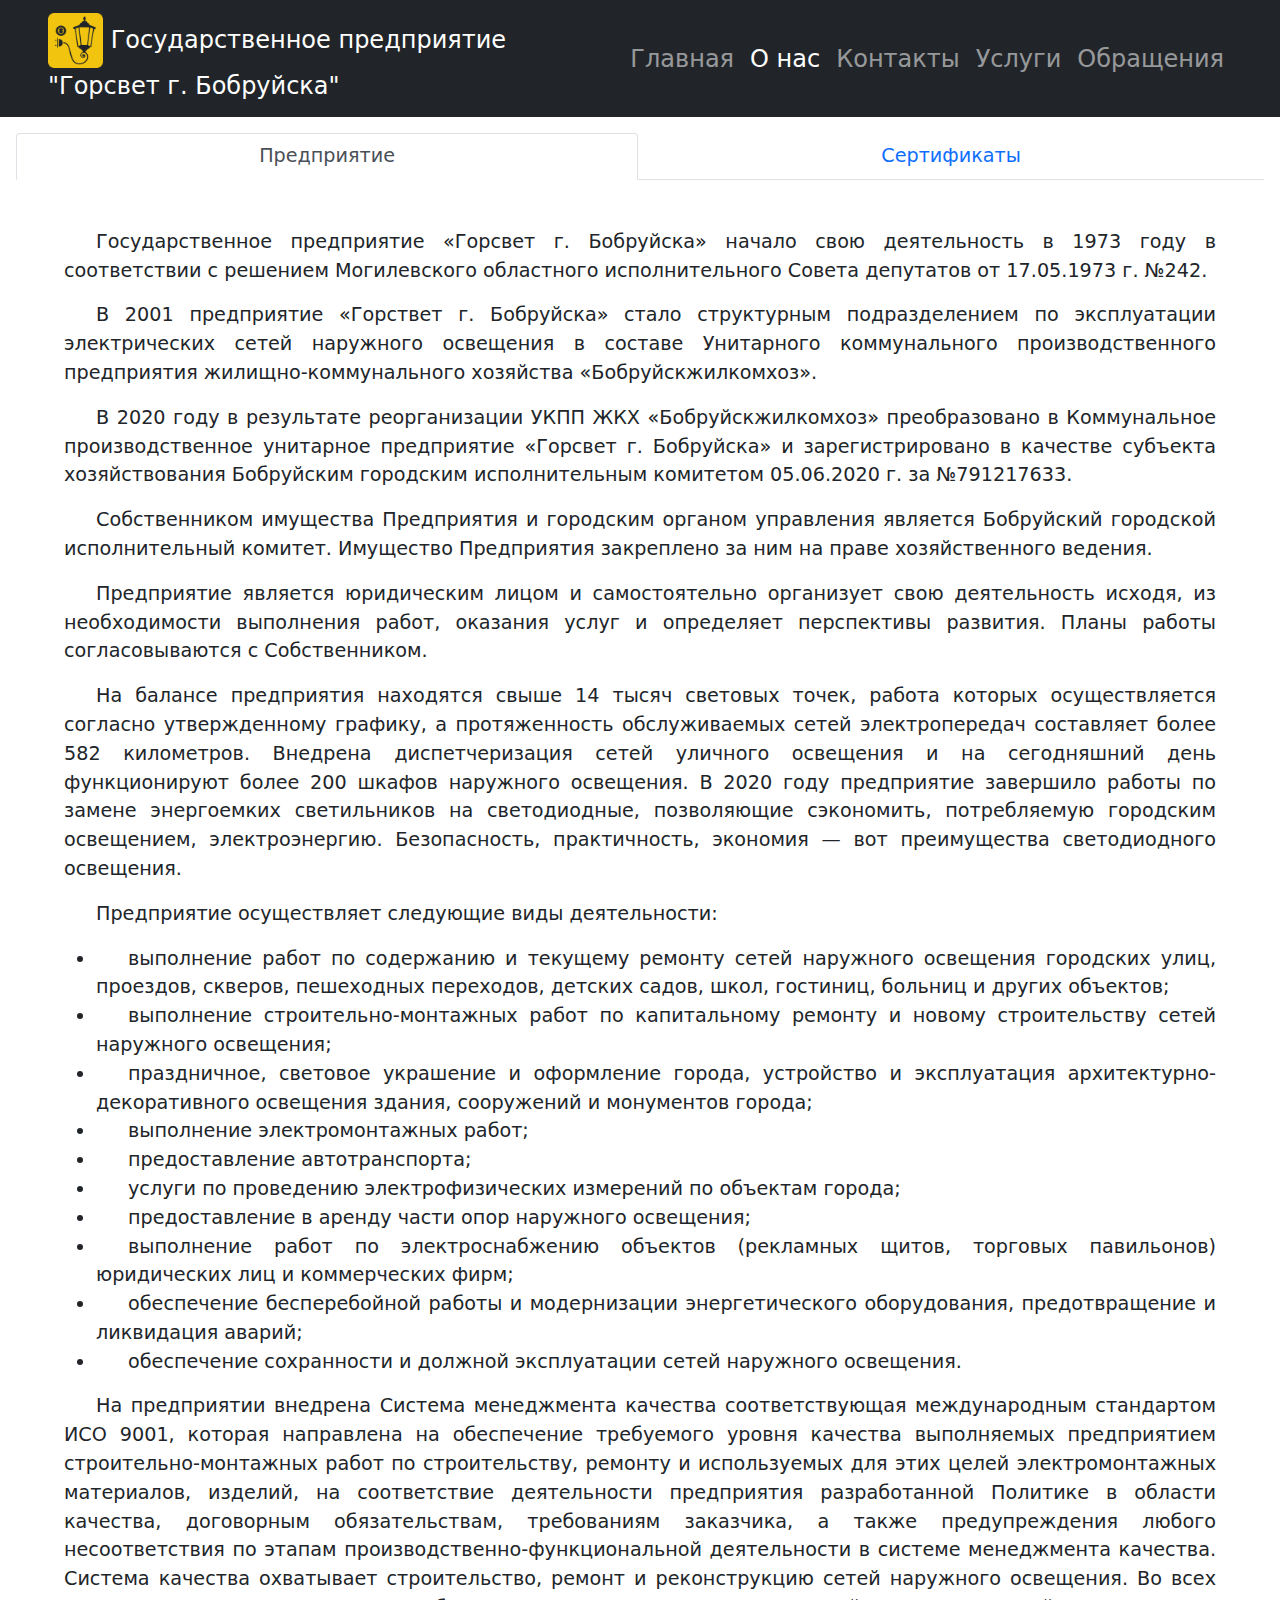
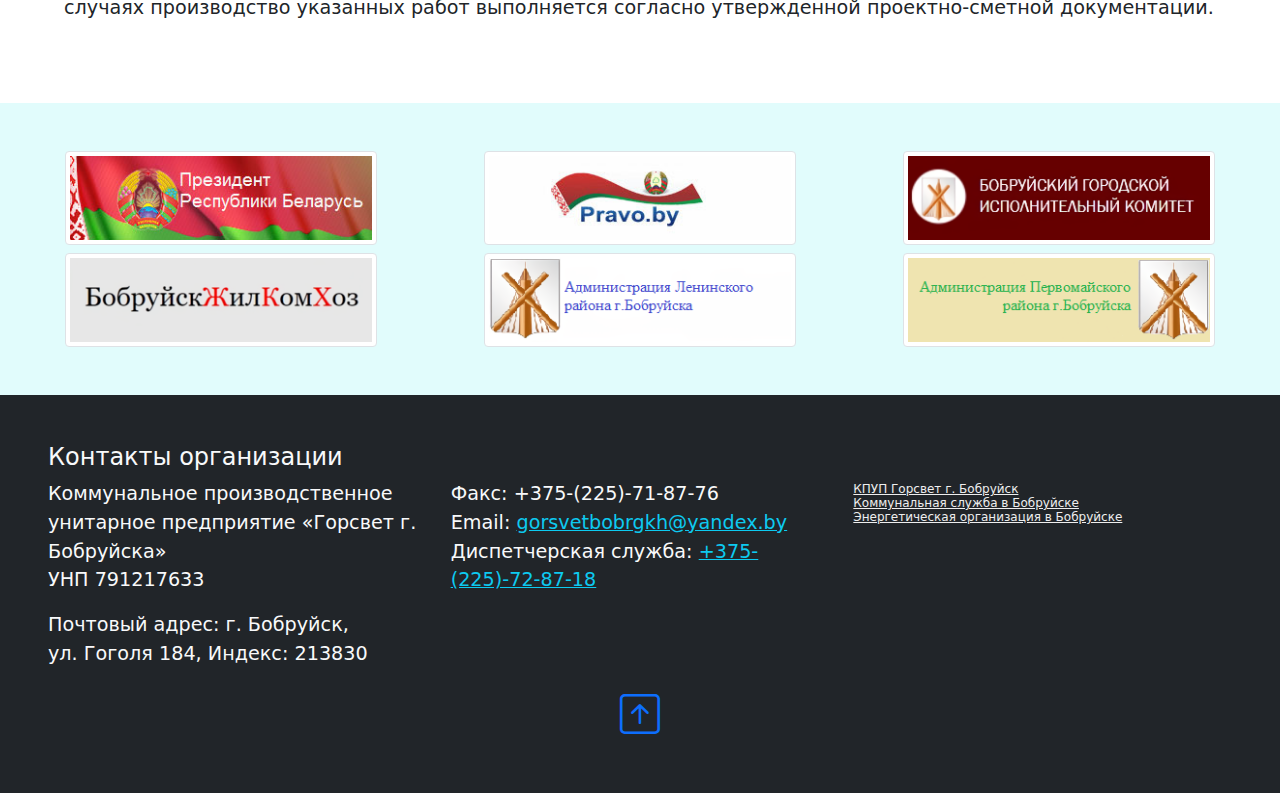
==== about.html @ 1baa7ddd "my first comit" ====
<!doctype html>
<html lang="ru">

<head>

    <title>О нас</title>
    <meta charset="utf-8">
    <meta name="viewport" content="width=device-width, initial-scale=1">
    <meta name="title" content="КПУП Горсвет г. Бобруйска">
    <meta name="description" content="Оказание услуг коммунальным произвоственным предприятием 'Горсвет г. Бобруйска'">
    <meta name="keywords" content="горсвет, бобруйск, электросети, электричество, освещение">
    <meta name="robots" content="index,follow">
    <meta name="docsearch:language" content="ru">

    <!-- CSS -->
    <link href="bootstrap/css/bootstrap.min.css" rel="stylesheet">
    <link rel="stylesheet" href="https://cdn.jsdelivr.net/npm/bootstrap-icons@1.5.0/font/bootstrap-icons.css">
    <link rel="stylesheet" href="css/main.css">
    <link rel="stylesheet" href="css/index.css">

    <!-- Favicons -->
    <link rel="icon" href="img/main/fav3.png">

</head>

<body>

    <!-- MENU.begin -->

    <header class="sticky-top">
        <nav class="navbar navbar-expand-lg navbar-dark bg-dark gx-5">
            <div class="container-fluid">
                <a class="navbar-brand" href="index.html">
                    <img src="img/main/fav3.png" width="55rem">
                    <p class="d-inline text-wrap">Государственное предприятие "Горсвет г.&#160;Бобруйска"</p>
                </a>
                <button class="navbar-toggler" type="button" data-bs-toggle="collapse" data-bs-target="#navbarNav" aria-controls="navbarNav" aria-expanded="false" aria-label="Toggle navigation">
                    <span class="navbar-toggler-icon"></span>
                </button>
                <div class="collapse navbar-collapse justify-content-end" id="navbarNav">
                    <ul class="navbar-nav text-nowrap">
                        <li class="nav-item">
                            <a class="nav-link" href="index.html">Главная</a>
                        </li>
                        <li class="nav-item">
                            <a class="nav-link active" aria-current="page" href="about.html">О нас</a>
                        </li>
                        <li class="nav-item">
                            <a class="nav-link" href="contacts.html">Контакты</a>
                        </li>
                        <li class="nav-item">
                            <a class="nav-link" href="services.html">Услуги</a>
                        </li>
                        <li class="nav-item">
                            <a class="nav-link" href="appeals.html">Обращения</a>
                        </li>
                    </ul>
                </div>
            </div>
        </nav>
    </header>

    <!-- MENU.end -->

    <!-- CONTENT.begin -->

    <div class="container-fluid bg-white p-3">

        <div class="nav nav-tabs justify-content-center nav-fill" id=" nav-tab" role="tablist">
            <button class="nav-link active" id="organization-tab" data-bs-toggle="tab" data-bs-target="#organization" type="button" role="tab" aria-controls="organization" aria-selected="true">Предприятие</button>
            <button class="nav-link" id="certificates-tab" data-bs-toggle="tab" data-bs-target="#certificates" type="button" role="tab" aria-controls="certificates" aria-selected="false">Сертификаты</button>
        </div>

        <!-- About organization -->
        <div class="tab-content" id="nav-tabContent">
            <div class="tab-pane fade show active p-5" id="organization" role="tabpanel" aria-labelledby="organization-tab" style="text-indent: 2rem; text-align: justify;">
                <p>
                    Государственное предприятие «Горсвет г.&#160;Бобруйска» начало свою деятельность в 1973 году в соответствии с решением Могилевского областного исполнительного Совета депутатов от 17.05.1973 г. №242.
                </p>
                <p>
                    В 2001 предприятие «Горствет г. Бобруйска» стало структурным подразделением по эксплуатации электрических сетей наружного освещения в составе Унитарного коммунального производственного предприятия жилищно-коммунального хозяйства «Бобруйскжилкомхоз».
                </p>
                <p>
                    В 2020 году в результате реорганизации УКПП ЖКХ «Бобруйскжилкомхоз» преобразовано в Коммунальное производственное унитарное предприятие «Горсвет г. Бобруйска» и зарегистрировано в качестве субъекта хозяйствования Бобруйским городским исполнительным комитетом 05.06.2020 г. за №791217633.
                </p>
                <p>
                    Собственником имущества Предприятия и городским органом управления является Бобруйский городской исполнительный комитет. Имущество Предприятия закреплено за ним на праве хозяйственного ведения.
                </p>
                <p>
                    Предприятие является юридическим лицом и самостоятельно организует свою деятельность исходя, из необходимости выполнения работ, оказания услуг и определяет перспективы развития. Планы работы согласовываются с Собственником.
                </p>
                <p>
                    На балансе предприятия находятся свыше 14 тысяч световых точек, работа которых осуществляется согласно утвержденному графику, а протяженность обслуживаемых сетей электропередач составляет более 582 километров. Внедрена диспетчеризация сетей уличного освещения и на сегодняшний день функционируют более 200 шкафов наружного освещения. В 2020 году предприятие завершило работы по замене энергоемких светильников на светодиодные, позволяющие сэкономить, потребляемую городским освещением, электроэнергию. Безопасность, практичность, экономия — вот преимущества светодиодного освещения.
                </p>
                <p>
                    Предприятие осуществляет следующие виды деятельности:
                </p>
                <ul>
                    <li>
                        выполнение работ по содержанию и текущему ремонту сетей наружного освещения городских улиц, проездов, скверов, пешеходных переходов, детских садов, школ, гостиниц, больниц и других объектов;
                    </li>
                    <li>
                        выполнение строительно-монтажных работ по капитальному ремонту и новому строительству сетей наружного освещения;
                    </li>
                    <li>
                        праздничное, световое украшение и оформление города, устройство и эксплуатация архитектурно-декоративного освещения здания, сооружений и монументов города;
                    </li>
                    <li>
                        выполнение электромонтажных работ;
                    </li>
                    <li>
                        предоставление автотранспорта;
                    </li>
                    <li>
                        услуги по проведению электрофизических измерений по объектам города;
                    </li>
                    <li>
                        предоставление в аренду части опор наружного освещения;
                    </li>
                    <li>
                        выполнение работ по электроснабжению объектов (рекламных щитов, торговых павильонов) юридических лиц и коммерческих фирм;
                    </li>
                    <li>
                        обеспечение бесперебойной работы и модернизации энергетического оборудования, предотвращение и ликвидация аварий;
                    </li>
                    <li>
                        обеспечение сохранности и должной эксплуатации сетей наружного освещения.
                    </li>
                </ul>
                <p>
                    На предприятии внедрена Система менеджмента качества соответствующая международным стандартом ИСО 9001, которая направлена на обеспечение требуемого уровня качества выполняемых предприятием строительно-монтажных работ по строительству, ремонту и используемых для этих целей электромонтажных материалов, изделий, на соответствие деятельности предприятия разработанной Политике в области качества, договорным обязательствам, требованиям заказчика, а также предупреждения любого несоответствия по этапам производственно-функциональной деятельности в системе менеджмента качества. Система качества охватывает строительство, ремонт и реконструкцию сетей наружного освещения. Во всех случаях производство указанных работ выполняется согласно утвержденной проектно-сметной документации.
                </p>
            </div>

            <!-- About certificates -->
            <div class="tab-pane fade" id="certificates" role="tabpanel" aria-labelledby="certificates-tab">
                <div class="row p-5">
                    <h3>Выберите сертификат для демострации:</h3>
                    <div class="col d-flex align-items-center">
                        <div class="list-group" id="list-tab" role="tablist">
                            <a class="list-group-item list-group-item-action active" id="cer-1-list" data-bs-toggle="list" href="#cer-1" role="tab" aria-controls="cer-1">Сертификат соответствия СТБ ISO 9001-2015</a>
                            <a class="list-group-item list-group-item-action" id="cer-2-list" data-bs-toggle="list" href="#cer-2" role="tab" aria-controls="cer-2">Аттестат аккредитации ГОСТ ISO/IEC 17025-2019</a>
                            <a class="list-group-item list-group-item-action" id="cer-3-list" data-bs-toggle="list" href="#cer-3" role="tab" aria-controls="cer-3">Сертификат соответствия СТБ ISO 45001-2020</a>
                            <a class="list-group-item list-group-item-action" id="cer-4-1-list" data-bs-toggle="list" href="#cer-4-1" role="tab" aria-controls="cer-4-1">Свидетельство о технической компетенции ТКП 45-1.01-224-2010</a>
                            <a class="list-group-item list-group-item-action" id="cer-4-2-list" data-bs-toggle="list" href="#cer-4-2" role="tab" aria-controls="cer-4-2">Приложение к свидетельству о технической компетенции</a>
                            <a class="list-group-item list-group-item-action" id="cer-5-list" data-bs-toggle="list" href="#cer-5" role="tab" aria-controls="cer-5">Аттестат соответствия на право осуществления строительства объектов</a>
                        </div>
                    </div>
                    <div class="col">
                        <div class="tab-content" id="nav-tabContent">
                            <div class="tab-pane fade show active" id="cer-1" role="tabpanel" aria-labelledby="cer-1-list">
                                <img src="img/about/1.png" alt="Сертификат соответствия СТБ ISO 9001-2015">
                            </div>
                            <div class="tab-pane fade" id="cer-2" role="tabpanel" aria-labelledby="cer-2-list">
                                <img src="img/about/2.png" alt="Аттестат аккредитации ГОСТ ISO/IEC 17025-2019">
                            </div>
                            <div class="tab-pane fade" id="cer-3" role="tabpanel" aria-labelledby="cer-3-list">
                                <img src="img/about/3.png" alt="Сертификат соответствия СТБ ISO 45001-2020">
                            </div>
                            <div class="tab-pane fade" id="cer-4-1" role="tabpanel" aria-labelledby="cer-4-1-list">
                                <img src="img/about/4-1.png" alt="Свидетельство о технической компетенции ТКП 45-1.01-224-2010">
                            </div>
                            <div class="tab-pane fade" id="cer-4-2" role="tabpanel" aria-labelledby="cer-4-2-list">
                                <img src="img/about/4-2.png" alt="Приложение к свидетельству о технической компетенции">
                            </div>
                            <div class="tab-pane fade" id="cer-5" role="tabpanel" aria-labelledby="cer-5-list">
                                <img src="img/about/5.png" alt="Аттестат соответствия на право осуществления строительства объектов">
                            </div>
                        </div>
                    </div>
                </div>
            </div>
        </div>
    </div>

    <!-- CONTENT.end -->

    <!-- FOOTER.begin -->

    <footer class="bd-footer text-center">

        <!-- Goverment links -->
        <div class="container-fluid py-5 px-4">
            <div class="row row-cols-1 row-cols-sm-2 row-cols-md-3 gy-2">
                <a class="col" href="http://president.gov.by/">
                    <img src="img/main/footer-ad/ad-president.jpg" alt="Сайт Президента Республики Беларусь" class="img-thumbnail">
                </a>
                <a class="col" href="http://pravo.by/">
                    <img src="img/main/footer-ad/ad-pravo.jpg" alt="Национальный центр правовой информации Республики Беларусь" class="img-thumbnail">
                </a>
                <a class="col" href="http://bobruisk.by/">
                    <img src="img/main/footer-ad/ad-bobr.png" alt="Бобруйский городской исполнительный комитет" class="img-thumbnail">
                </a>
                <a class="col" href="http://gkh.of.by/">
                    <img src="img/main/footer-ad/ad-bobr-services.png" alt="Бобруйск ЖилКомХоз" class="img-thumbnail">
                </a>
                <a class="col" href="https://bobrlen.gov.by/">
                    <img src="img/main/footer-ad/ad-bobr-len.png" alt="Администрация Ленинского района" class="img-thumbnail">
                </a>
                <a class="col" href="http://apr.gov.by/">
                    <img src="img/main/footer-ad/ad-bobr-per.png" alt="Администрация первомайского района" class="img-thumbnail">
                </a>
            </div>
        </div>

        <!-- Short contact info -->
        <div class="container-fluid bg-dark p-5 text-light">
            <h4 class="text-start">Контакты организации</h4>
            <div class="row row-cols-sm-1 row-cols-md-3 text-start">
                <div>
                    <p>Коммунальное производственное унитарное предприятие «Горсвет г. Бобруйска»<br>УНП 791217633</p>
                    <p>Почтовый адрес: г.&#160;Бобруйск, ул.&#160;Гоголя 184, Индекс: 213830</p>
                </div>
                <div>
                    <p>Факс: +375-(225)-71-87-76<br> Email: <a class="link-info" href="mailto:gorsvetbobrgkh@yandex.by">gorsvetbobrgkh@yandex.by</a><br> Диспетчерская служба: <a class="link-info" href="tel:+375225728718">+375-(225)-72-87-18</a></p>
                </div>
                <div>
                    <div class=" h-100" style="position:relative;overflow:hidden;">
                        <a href="https://yandex.by/maps/org/kpup_gorsvet_g_bobruysk/1023296766/?utm_medium=mapframe&utm_source=maps" style="color:#eee;font-size:12px;position:absolute;top:0px;">КПУП Горсвет г. Бобруйск</a>
                        <a href="https://yandex.by/maps/20729/bobruisk/category/municipal_housing_authority/184108301/?utm_medium=mapframe&utm_source=maps" style="color:#eee;font-size:12px;position:absolute;top:14px;">Коммунальная служба в Бобруйске</a>
                        <a href="https://yandex.by/maps/20729/bobruisk/category/energy_company/184107080/?utm_medium=mapframe&utm_source=maps" style="color:#eee;font-size:12px;position:absolute;top:28px;">Энергетическая организация в Бобруйске</a>
                        <iframe src="https://yandex.by/map-widget/v1/-/CCUFnEfXHB" width="100%" height="100%" frameborder="1" allowfullscreen="true" style="position:relative;"></iframe>
                    </div>
                </div>
            </div>

            <a href="javascript:scroll(0,0)"><i class="bi bi-arrow-up-square fs-1"></i></a>
        </div>
    </footer>

    <!-- FOOTER.end -->

    <script src="bootstrap/js/bootstrap.bundle.min.js"></script>

</body></html>
---- css/main.css ----
body {
    background-image: url(/img/bckgrnd.png);
    background-repeat: repeat;
    font-size: 1.2rem;
}

.navbar a {
    font-size: 1.5rem;
}

footer {
    background-color: #e1fcfc;
}

footer a > img {
    width: 312px;
    height: 87px;
}
---- css/index.css ----
.carousel-caption {
    background: rgba(205, 214, 219, 0.7);
    border-radius: 15rem;
    color: black;
    font-size: 1.5rem;
}

#contacts {
    font-size: 1.5rem;
}

#about {
    background-color: #e1fcfc;
    box-shadow: 0 0 10px 10px #e1fcfc;
}

#services {
    box-shadow: 0 0 10px 10px #fff;
}

#services img {
    width: 20rem;
    height: 20rem;
}

#services figcaption {
    color: black;
}
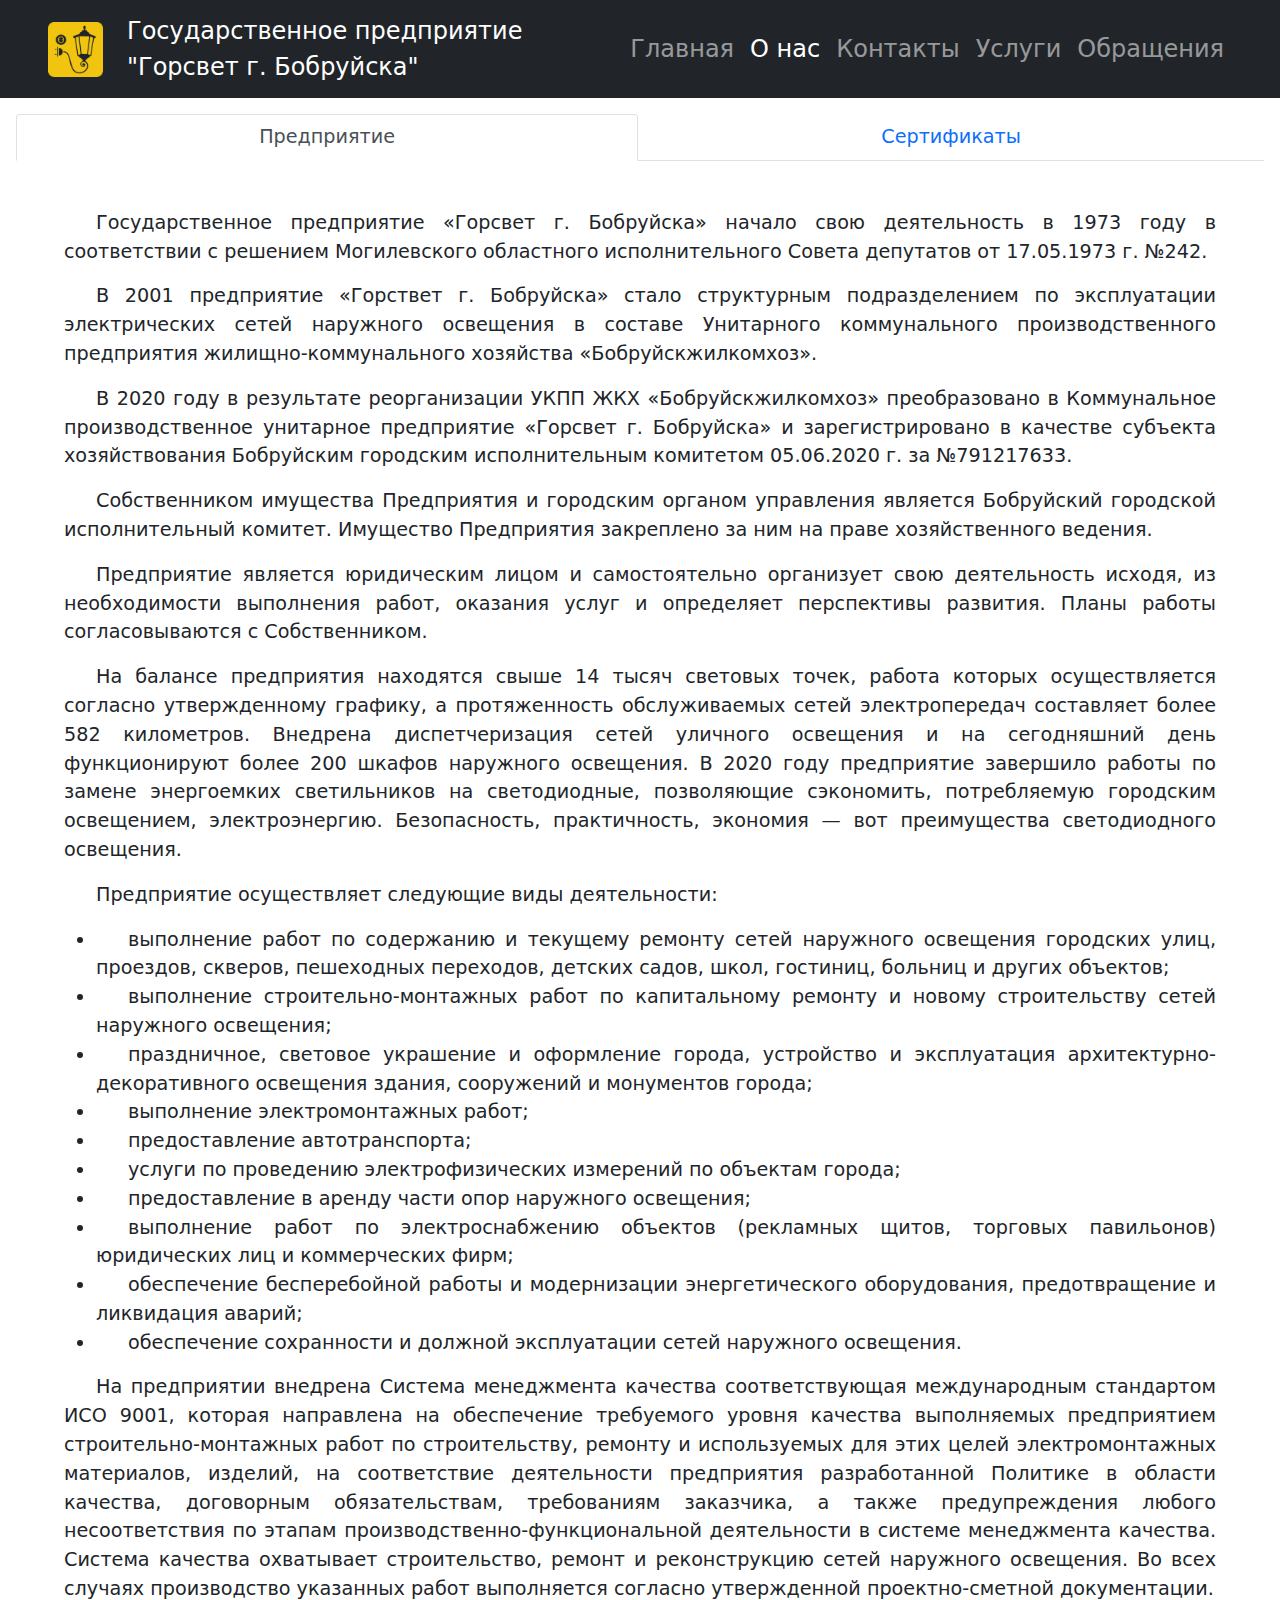
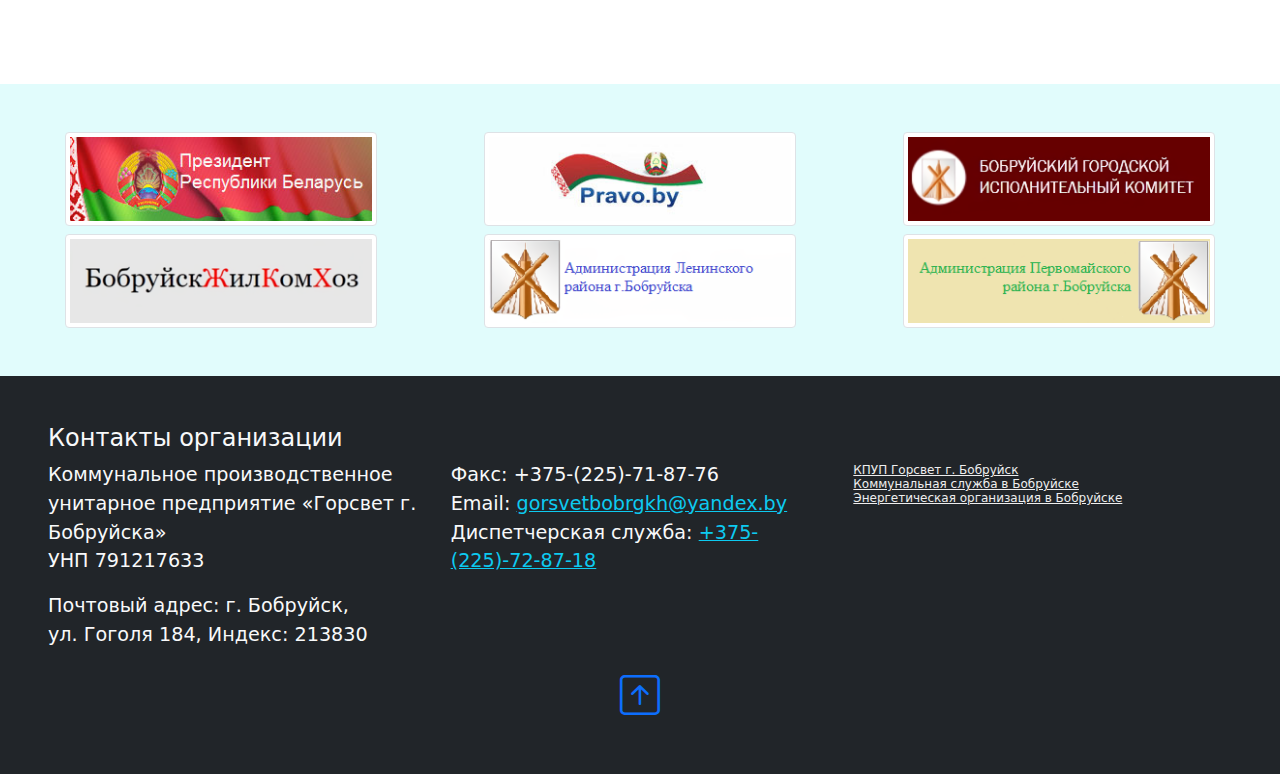
==== commit 0926676b: "new 2" ====
--- a/about.html
+++ b/about.html
@@ -30,9 +30,13 @@
     <header class="sticky-top">
         <nav class="navbar navbar-expand-lg navbar-dark bg-dark gx-5">
             <div class="container-fluid">
-                <a class="navbar-brand" href="index.html">
-                    <img src="img/main/fav3.png" width="55rem">
-                    <p class="d-inline text-wrap">Государственное предприятие "Горсвет г.&#160;Бобруйска"</p>
+                <a class="navbar-brand row row-2 d-flex align-items-center" href="index.html">
+                    <div class="col col-auto">
+                        <img src="img/main/fav3.png" width="55rem">
+                    </div>
+                    <div class="col">
+                        <p class="d-inline text-wrap">Государственное предприятие "Горсвет г.&#160;Бобруйска"</p>
+                    </div>
                 </a>
                 <button class="navbar-toggler" type="button" data-bs-toggle="collapse" data-bs-target="#navbarNav" aria-controls="navbarNav" aria-expanded="false" aria-label="Toggle navigation">
                     <span class="navbar-toggler-icon"></span>
@@ -73,7 +77,7 @@
 
         <!-- About organization -->
         <div class="tab-content" id="nav-tabContent">
-            <div class="tab-pane fade show active p-5" id="organization" role="tabpanel" aria-labelledby="organization-tab" style="text-indent: 2rem; text-align: justify;">
+            <div class="tab-pane fade show active p-md-5" id="organization" role="tabpanel" aria-labelledby="organization-tab" style="text-indent: 2rem; text-align: justify;">
                 <p>
                     Государственное предприятие «Горсвет г.&#160;Бобруйска» начало свою деятельность в 1973 году в соответствии с решением Могилевского областного исполнительного Совета депутатов от 17.05.1973 г. №242.
                 </p>
@@ -134,10 +138,10 @@
 
             <!-- About certificates -->
             <div class="tab-pane fade" id="certificates" role="tabpanel" aria-labelledby="certificates-tab">
-                <div class="row p-5">
-                    <h3>Выберите сертификат для демострации:</h3>
+                <div class="row row-cols-1  row-cols-md-2 p-5">
                     <div class="col d-flex align-items-center">
                         <div class="list-group" id="list-tab" role="tablist">
+                            <h3>Выберите сертификат для демонстрации:</h3>
                             <a class="list-group-item list-group-item-action active" id="cer-1-list" data-bs-toggle="list" href="#cer-1" role="tab" aria-controls="cer-1">Сертификат соответствия СТБ ISO 9001-2015</a>
                             <a class="list-group-item list-group-item-action" id="cer-2-list" data-bs-toggle="list" href="#cer-2" role="tab" aria-controls="cer-2">Аттестат аккредитации ГОСТ ISO/IEC 17025-2019</a>
                             <a class="list-group-item list-group-item-action" id="cer-3-list" data-bs-toggle="list" href="#cer-3" role="tab" aria-controls="cer-3">Сертификат соответствия СТБ ISO 45001-2020</a>
@@ -149,22 +153,22 @@
                     <div class="col">
                         <div class="tab-content" id="nav-tabContent">
                             <div class="tab-pane fade show active" id="cer-1" role="tabpanel" aria-labelledby="cer-1-list">
-                                <img src="img/about/1.png" alt="Сертификат соответствия СТБ ISO 9001-2015">
+                                <img src="img/about/1.png" alt="Сертификат соответствия СТБ ISO 9001-2015" style="width: 100%">
                             </div>
                             <div class="tab-pane fade" id="cer-2" role="tabpanel" aria-labelledby="cer-2-list">
-                                <img src="img/about/2.png" alt="Аттестат аккредитации ГОСТ ISO/IEC 17025-2019">
+                                <img src="img/about/2.png" alt="Аттестат аккредитации ГОСТ ISO/IEC 17025-2019" style="width: 100%">
                             </div>
                             <div class="tab-pane fade" id="cer-3" role="tabpanel" aria-labelledby="cer-3-list">
-                                <img src="img/about/3.png" alt="Сертификат соответствия СТБ ISO 45001-2020">
+                                <img src="img/about/3.png" alt="Сертификат соответствия СТБ ISO 45001-2020" style="width: 100%">
                             </div>
                             <div class="tab-pane fade" id="cer-4-1" role="tabpanel" aria-labelledby="cer-4-1-list">
                                 <img src="img/about/4-1.png" alt="Свидетельство о технической компетенции ТКП 45-1.01-224-2010">
                             </div>
                             <div class="tab-pane fade" id="cer-4-2" role="tabpanel" aria-labelledby="cer-4-2-list">
-                                <img src="img/about/4-2.png" alt="Приложение к свидетельству о технической компетенции">
+                                <img src="img/about/4-2.png" alt="Приложение к свидетельству о технической компетенции" style="width: 100%">
                             </div>
                             <div class="tab-pane fade" id="cer-5" role="tabpanel" aria-labelledby="cer-5-list">
-                                <img src="img/about/5.png" alt="Аттестат соответствия на право осуществления строительства объектов">
+                                <img src="img/about/5.png" alt="Аттестат соответствия на право осуществления строительства объектов" style="width: 100%">
                             </div>
                         </div>
                     </div>
@@ -232,4 +236,6 @@
 
     <script src="bootstrap/js/bootstrap.bundle.min.js"></script>
 
-</body></html>
+</body>
+
+</html>
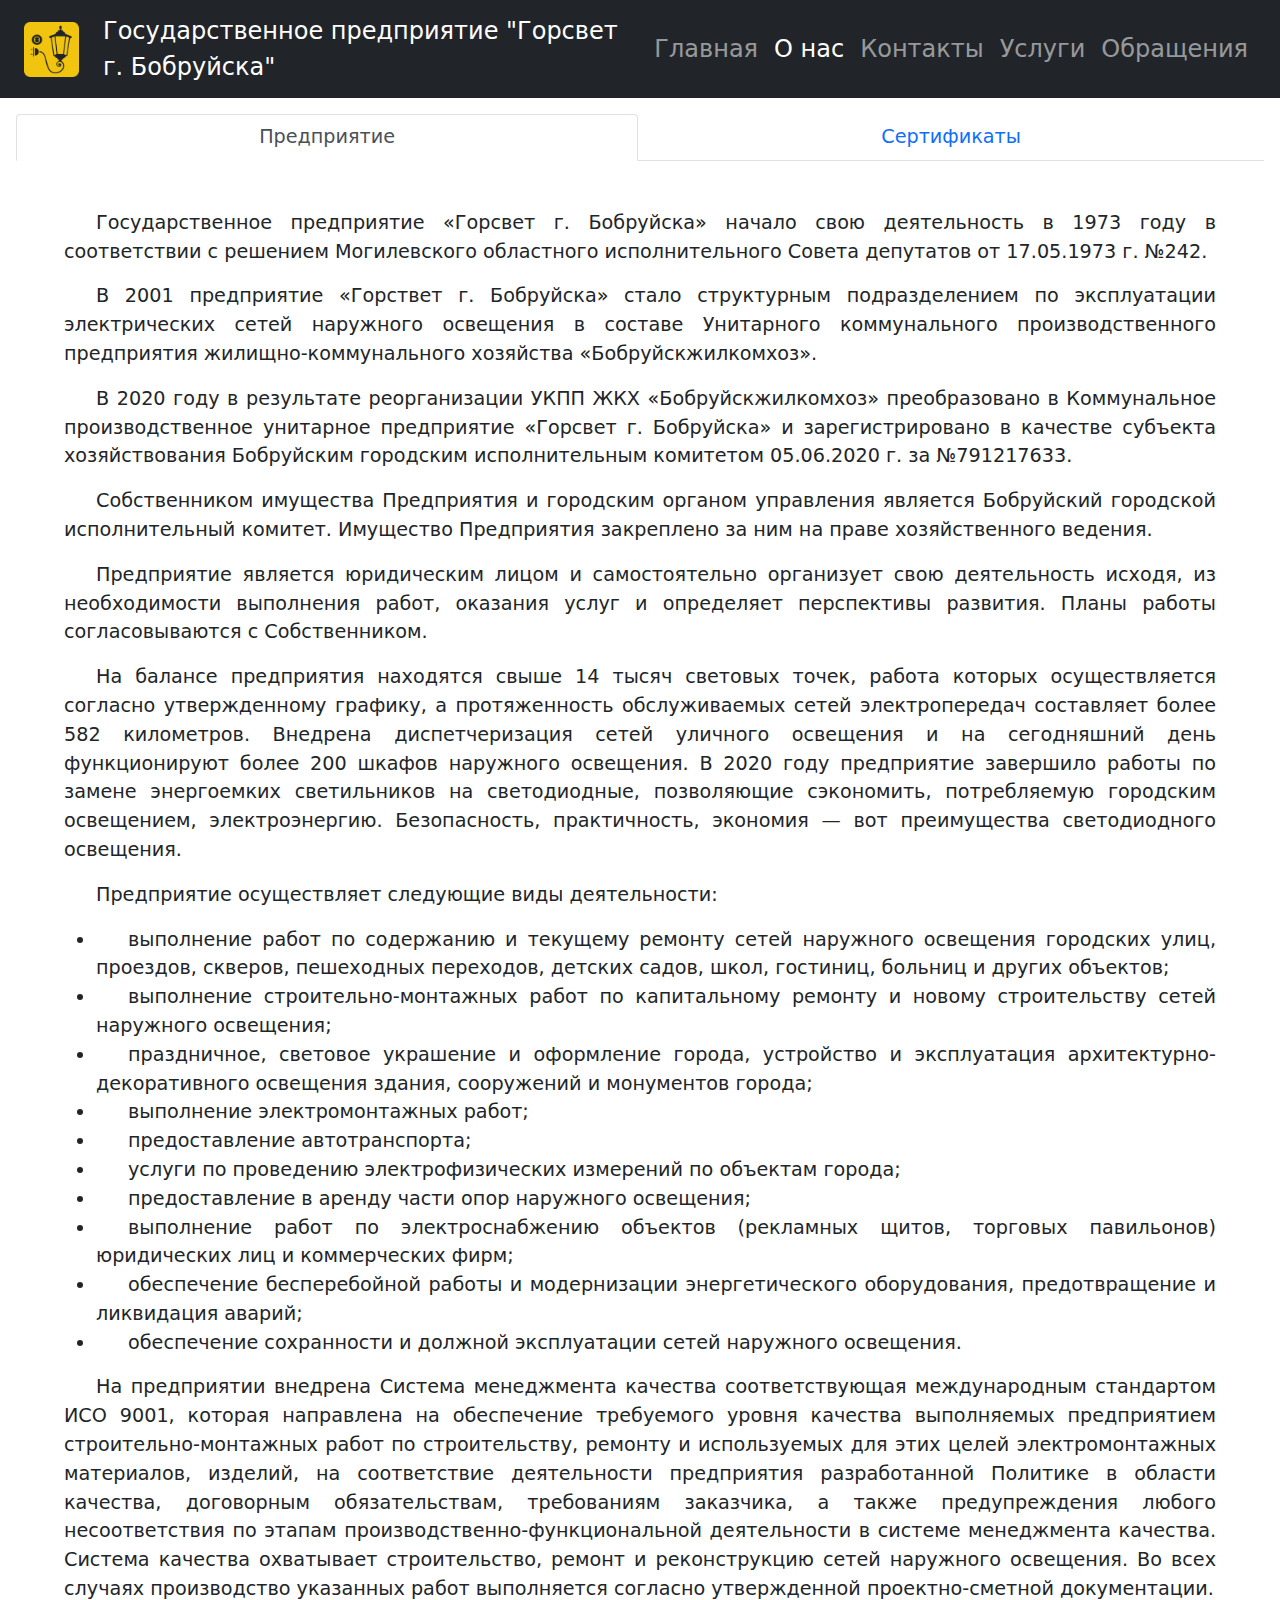
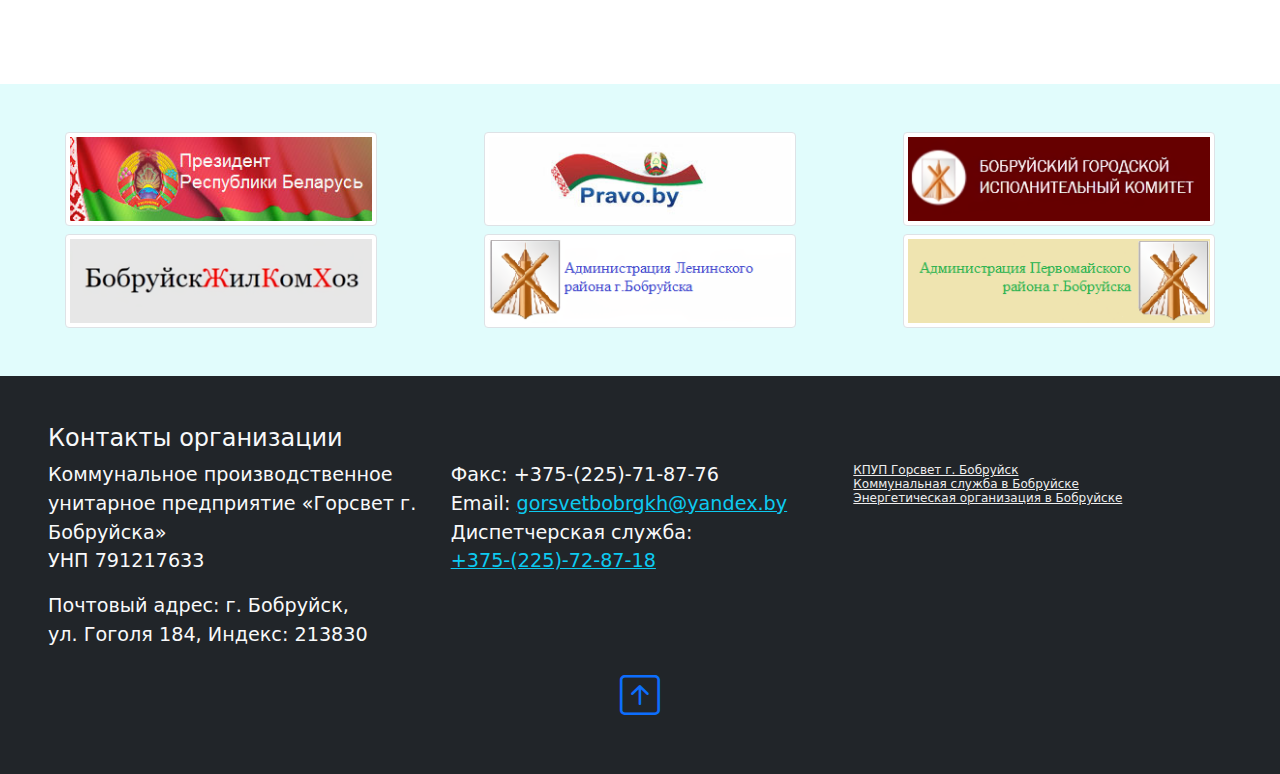
==== commit b12bc0f5: "new 5" ====
--- a/about.html
+++ b/about.html
@@ -28,7 +28,7 @@
     <!-- MENU.begin -->
 
     <header class="sticky-top">
-        <nav class="navbar navbar-expand-lg navbar-dark bg-dark gx-5">
+        <nav class="navbar navbar-expand-lg navbar-dark bg-dark gx-4">
             <div class="container-fluid">
                 <a class="navbar-brand row row-2 d-flex align-items-center" href="index.html">
                     <div class="col col-auto">
--- a/css/main.css
+++ b/css/main.css
@@ -16,3 +16,7 @@
     width: 312px;
     height: 87px;
 }
+
+footer p > a {
+    white-space: nowrap;
+}
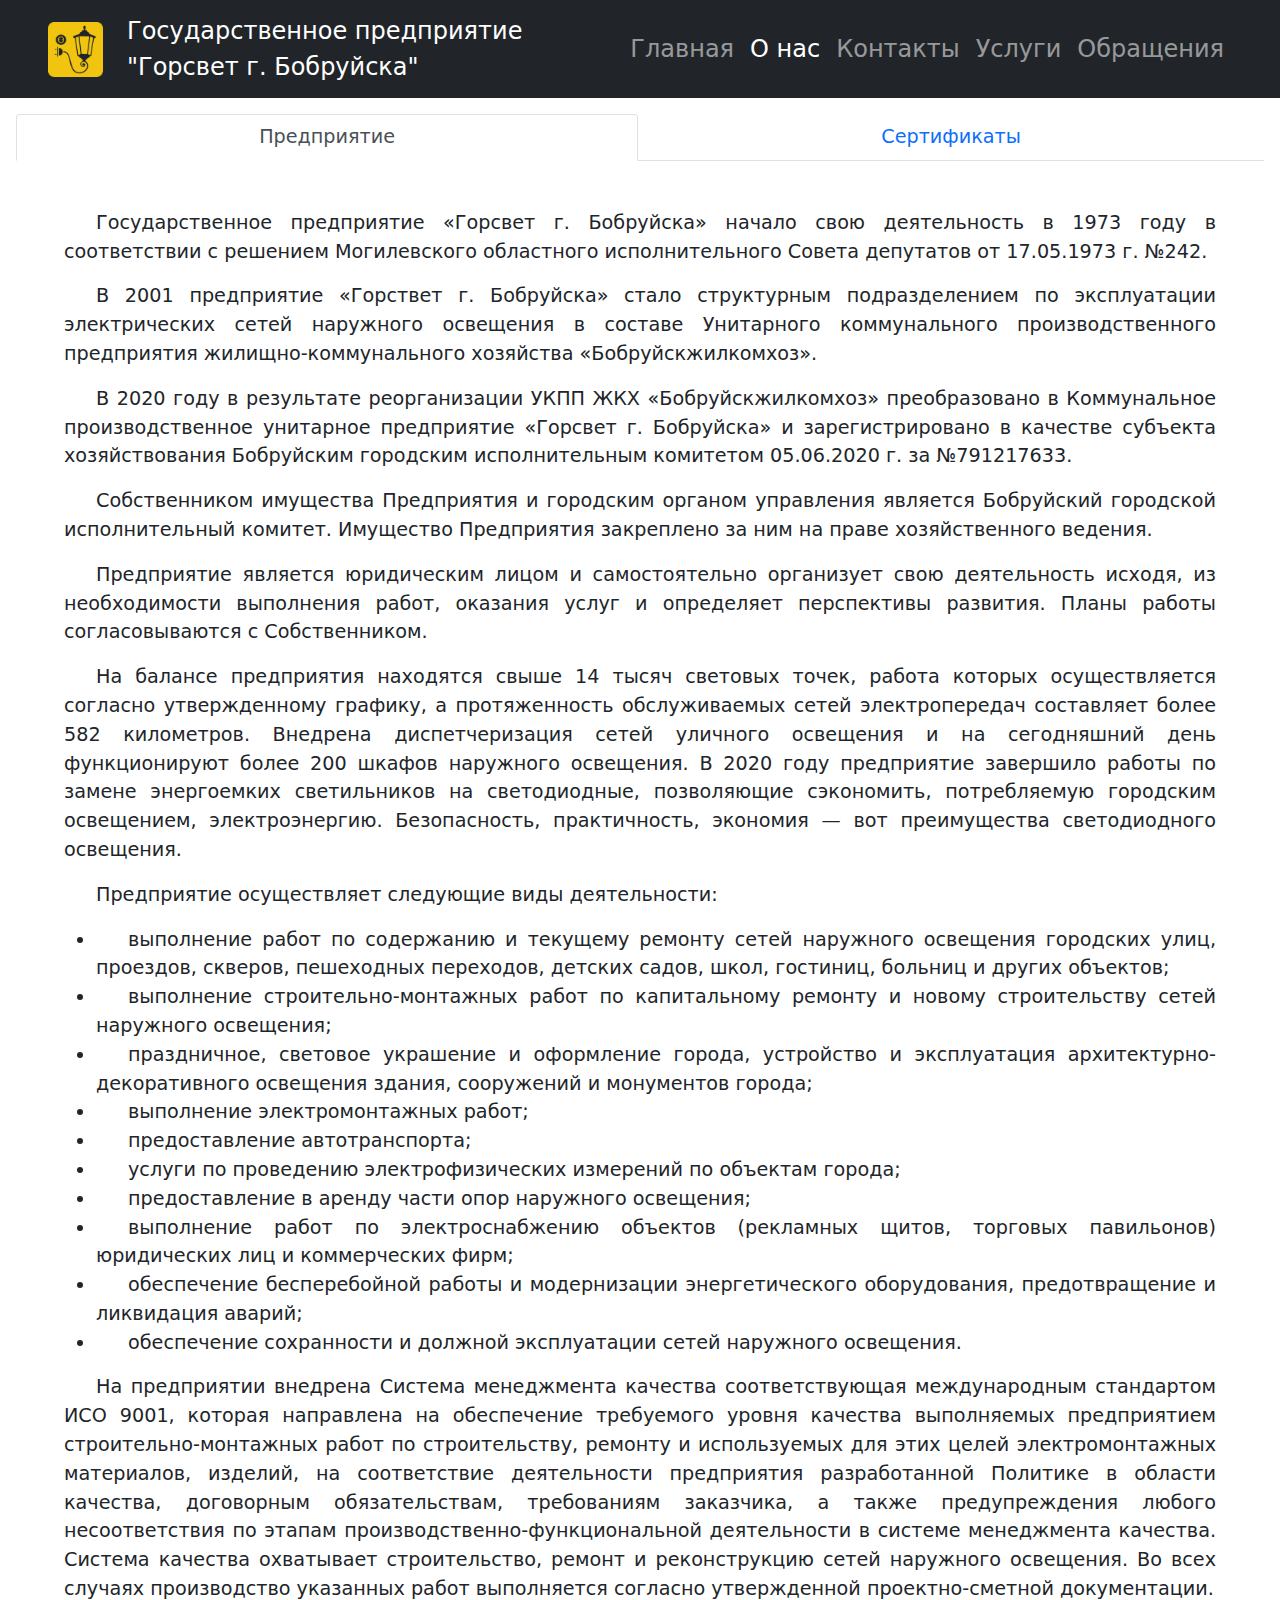
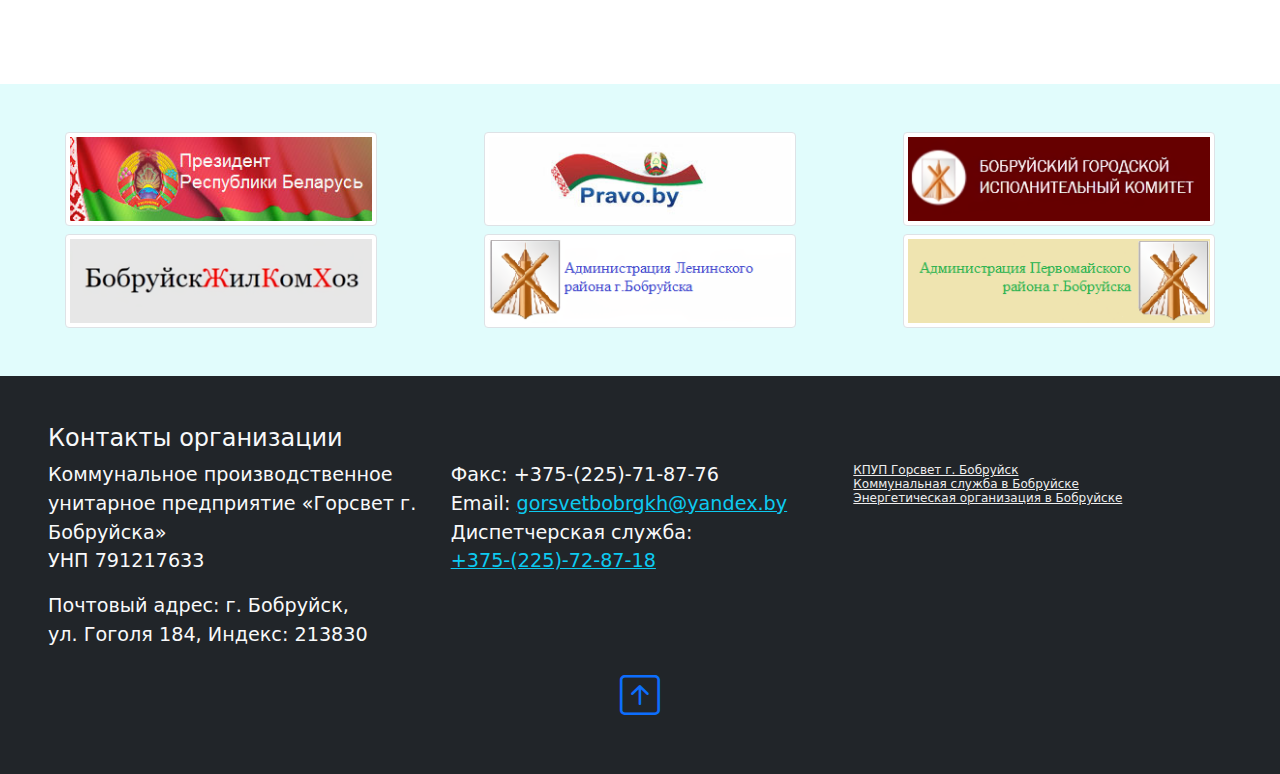
==== commit 46312820: "new 6" ====
--- a/about.html
+++ b/about.html
@@ -28,7 +28,7 @@
     <!-- MENU.begin -->
 
     <header class="sticky-top">
-        <nav class="navbar navbar-expand-lg navbar-dark bg-dark gx-4">
+        <nav class="navbar navbar-expand-lg navbar-dark bg-dark gx-2 gx-md-5">
             <div class="container-fluid">
                 <a class="navbar-brand row row-2 d-flex align-items-center" href="index.html">
                     <div class="col col-auto">
